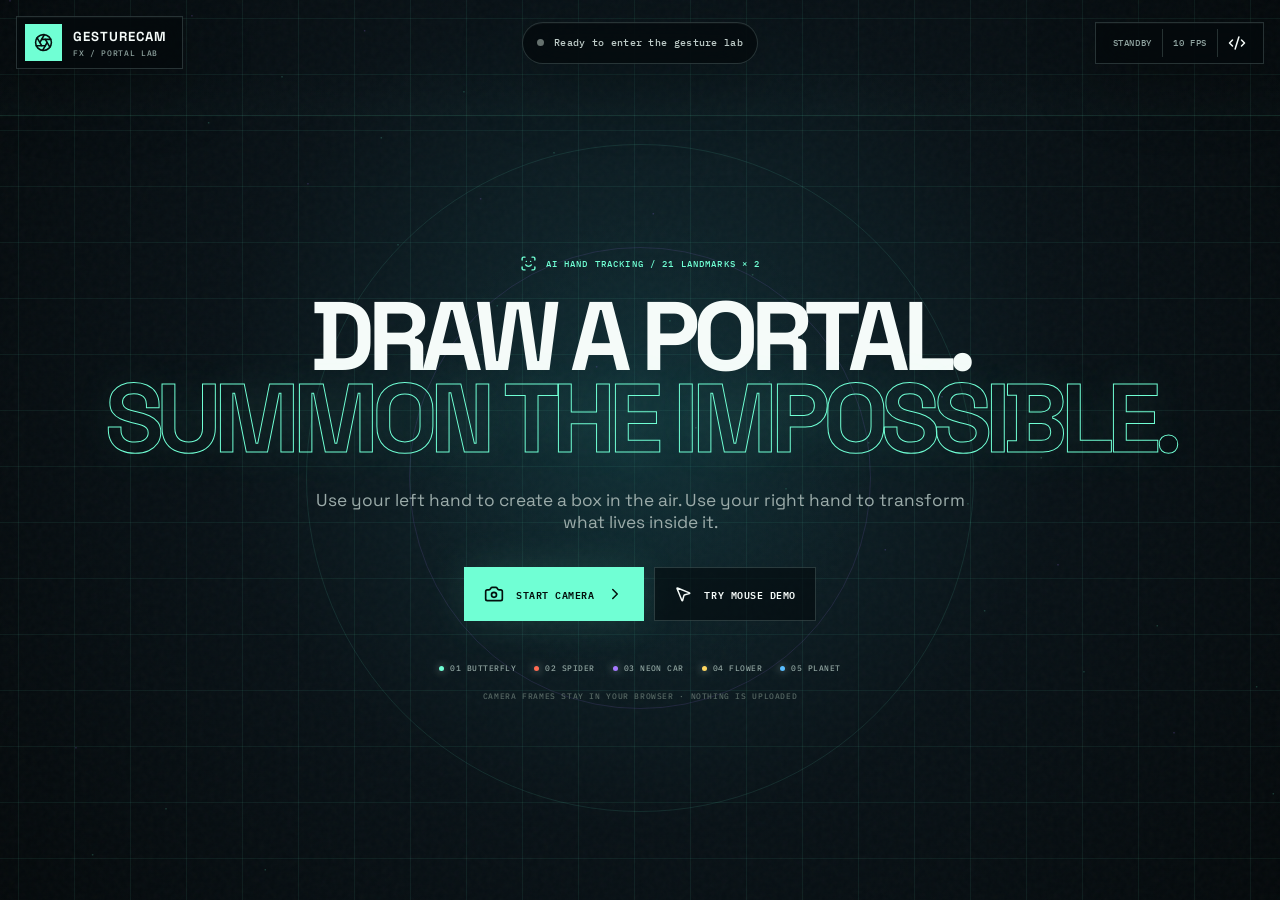
==== gesturecam-fx/index.html @ 661c117b "Publish GestureCam FX portal demo" ====
<!doctype html>
<html lang="en">
  <head>
    <meta charset="UTF-8" />
    <meta name="viewport" content="width=device-width, initial-scale=1.0" />
    <meta name="theme-color" content="#020506" />
    <meta
      name="description"
      content="GestureCam FX — draw an augmented-reality portal with your left hand and transform animated objects with your right hand."
    />
    <meta property="og:title" content="GestureCam FX — AI Portal Lab" />
    <meta property="og:description" content="Your hands are the interface. Draw a portal and summon animated objects with live AI hand tracking." />
    <meta property="og:type" content="website" />
    <meta property="og:url" content="https://shihabbk18.github.io/gesturecam-fx/" />
    <meta property="og:image" content="https://shihabbk18.github.io/gesturecam-fx/og.png" />
    <meta name="twitter:card" content="summary_large_image" />
    <meta name="twitter:title" content="GestureCam FX — AI Portal Lab" />
    <meta name="twitter:description" content="Draw a portal with your left hand. Transform it with your right." />
    <meta name="twitter:image" content="https://shihabbk18.github.io/gesturecam-fx/og.png" />
    <title>GestureCam FX — AI Portal Lab</title>
    <script type="module" crossorigin src="./assets/index-DYcW_1-t.js"></script>
    <link rel="stylesheet" crossorigin href="./assets/index-DOtZ-pkX.css">
  </head>
  <body>
    <div id="root"></div>
  </body>
</html>
---- gesturecam-fx/assets/index-DOtZ-pkX.css ----
@import "https://fonts.googleapis.com/css2?family=IBM+Plex+Mono:wght@400;500;600&family=Space+Grotesk:wght@400;500;600;700&display=swap";:root{--lightningcss-light: ;--lightningcss-dark:initial;color-scheme:dark;color:#f5fbf9;font-synthesis:none;--ink:#f5fbf9;--muted:#8fa39f;--line:#d6fff62b;--glass:#03090cbd;--mint:#70ffd4;--violet:#a679ff;--orange:#ff6b52;--mono:"IBM Plex Mono", ui-monospace, monospace;background:#020506;font-family:Space Grotesk,Inter,system-ui,-apple-system,BlinkMacSystemFont,Segoe UI,Roboto,Noto Sans,Ubuntu,Cantarell,Helvetica Neue,sans-serif}*{box-sizing:border-box}html,body,#root{width:100%;height:100%;margin:0;overflow:hidden}button,select{font:inherit}button,a{-webkit-tap-highlight-color:transparent}button:focus-visible{outline:2px solid var(--mint);outline-offset:3px}a:focus-visible{outline:2px solid var(--mint);outline-offset:3px}select:focus-visible{outline:2px solid var(--mint);outline-offset:3px}::selection{color:#020506;background:var(--mint)}.gestureLab{isolation:isolate;background:#020506;min-width:320px;position:fixed;top:0;bottom:0;left:0;right:0;overflow:hidden}.gestureLab:after{z-index:3;pointer-events:none;content:"";opacity:.035;background-image:url("data:image/svg+xml,%3Csvg viewBox='0 0 180 180' xmlns='http://www.w3.org/2000/svg'%3E%3Cfilter id='n'%3E%3CfeTurbulence type='fractalNoise' baseFrequency='.9' numOctaves='3' stitchTiles='stitch'/%3E%3C/filter%3E%3Crect width='100%25' height='100%25' filter='url(%23n)' opacity='.9'/%3E%3C/svg%3E");position:fixed;top:0;bottom:0;left:0;right:0}.hiddenVideo{opacity:0;pointer-events:none;width:1px;height:1px;position:fixed}.stageCanvas{z-index:1;cursor:crosshair;touch-action:none;width:100vw;height:100vh;display:block;position:fixed;top:0;bottom:0;left:0;right:0}.topBar{z-index:10;pointer-events:none;grid-template-columns:1fr minmax(280px,auto) 1fr;align-items:center;gap:18px;display:grid;position:fixed;top:16px;left:16px;right:16px}.brand,.systemStatus,.topMeta,.gestureGuide,.modelDock,.controlDock,.portalPrompt{border:1px solid var(--line);background:var(--glass);-webkit-backdrop-filter:blur(18px);backdrop-filter:blur(18px);box-shadow:0 18px 70px #00000047,inset 0 1px #ffffff08}.brand{pointer-events:auto;justify-self:start;align-items:center;gap:11px;min-height:52px;padding:7px 14px 7px 8px;text-decoration:none;display:inline-flex}.brandIcon{color:#06110f;background:var(--mint);place-items:center;width:37px;height:37px;display:grid}.brand>span:last-child{gap:2px;display:grid}.brand strong{color:var(--ink);letter-spacing:.08em;font-size:.82rem}.brand small{color:var(--muted);font:500 .53rem var(--mono);letter-spacing:.08em}.systemStatus{border-radius:99px;justify-self:center;align-items:center;gap:10px;max-width:min(520px,46vw);min-height:42px;padding:0 14px;display:flex}.systemStatus p{color:#bdcbc7;font:500 .61rem var(--mono);letter-spacing:.03em;text-overflow:ellipsis;white-space:nowrap;margin:0;overflow:hidden}.statusDot{background:#65716e;border-radius:50%;flex:none;width:7px;height:7px}.statusDot.live{background:var(--mint);box-shadow:0 0 13px var(--mint);animation:1.8s ease-in-out infinite statusPulse}.topMeta{pointer-events:auto;justify-self:end;align-items:center;gap:0;min-height:42px;padding:0 7px;display:flex}.topMeta span,.topMeta a{border-right:1px solid var(--line);min-height:28px;color:var(--muted);font:500 .55rem var(--mono);letter-spacing:.07em;place-items:center;padding:0 10px;text-decoration:none;display:grid}.topMeta a{color:var(--ink);border-right:0}.gestureGuide{z-index:8;grid-template-columns:auto 1fr;align-items:start;gap:12px;width:244px;padding:12px;display:grid;position:fixed}.leftGuide{bottom:100px;left:16px}.rightGuide{bottom:100px;right:16px}.handBadge{border:1px solid var(--line);width:42px;height:42px;color:var(--muted);background:#ffffff08;place-items:center;display:grid;position:relative}.handBadge span{color:#04100d;background:var(--mint);width:17px;height:17px;font:700 .54rem var(--mono);place-items:center;display:grid;position:absolute;bottom:-4px;right:-4px}.handBadge.right span{background:var(--violet)}.handBadge.tracked{border-color:var(--mint);color:var(--mint);box-shadow:inset 0 0 20px #70ffd414}.handBadge.right.tracked{border-color:var(--violet);color:var(--violet);box-shadow:inset 0 0 20px #a679ff1a}.gestureGuide div:last-child{gap:3px;display:grid}.gestureGuide small{color:var(--muted);font:500 .52rem var(--mono);letter-spacing:.09em}.gestureGuide strong{font:600 .67rem var(--mono);letter-spacing:.05em}.leftGuide strong{color:var(--mint)}.rightGuide strong{color:var(--violet)}.gestureGuide p{color:#94a5a1;margin:3px 0 0;font-size:.7rem;line-height:1.35}.controlDock{z-index:11;pointer-events:auto;align-items:center;gap:5px;padding:6px;display:flex;position:fixed;top:86px;right:16px}.controlDock button,.controlDock label{color:#c5d0cd;cursor:pointer;background:#ffffff09;border:1px solid #0000;place-items:center;min-width:36px;height:36px;display:grid}.controlDock button:hover,.controlDock button.active,.controlDock label:hover{border-color:var(--mint);color:var(--mint);background:#70ffd414}.controlDock label{width:auto;padding:0 8px;display:flex;position:relative}.controlDock select{opacity:0;width:0;max-width:0;color:var(--ink);background:#081012;border:0;padding:0;transition:width .2s,max-width .2s,opacity .2s}.controlDock label:hover select,.controlDock label:focus-within select{opacity:1;width:140px;max-width:140px;margin-left:7px}.modelDock{z-index:10;pointer-events:auto;grid-template-columns:1fr auto auto;align-items:center;gap:18px;width:min(680px,100vw - 560px);min-width:500px;padding:9px 10px 9px 14px;display:grid;position:fixed;bottom:16px;left:50%;transform:translate(-50%)}.dockLabel{gap:2px;min-width:145px;display:grid}.dockLabel span{color:var(--muted);font:500 .49rem var(--mono);letter-spacing:.1em}.dockLabel strong{text-overflow:ellipsis;white-space:nowrap;font-size:.76rem;overflow:hidden}.modelOptions{gap:5px;display:flex}.modelOptions button{border:1px solid var(--line);width:34px;height:34px;color:var(--muted);cursor:pointer;font:500 .52rem var(--mono);background:0 0;place-items:center;display:grid;position:relative;overflow:hidden}.modelOptions button i{background:var(--model-color);height:2px;transition:transform .18s;position:absolute;bottom:0;left:0;right:0;transform:scaleX(0)}.modelOptions button:hover,.modelOptions button.active{border-color:var(--model-color);color:var(--ink);box-shadow:inset 0 0 16px color-mix(in srgb, var(--model-color) 14%, transparent)}.modelOptions button.active i{transform:scaleX(1)}.nextModel{border:1px solid var(--mint);color:#03100d;background:var(--mint);cursor:pointer;min-height:38px;font:600 .57rem var(--mono);letter-spacing:.05em;align-items:center;gap:8px;padding:0 13px;display:inline-flex}.nextModel:hover{color:var(--ink);background:0 0}.portalPrompt{z-index:7;pointer-events:none;place-items:center;gap:5px;min-width:270px;padding:23px 30px;animation:2.6s ease-in-out infinite promptFloat;display:grid;position:fixed;top:50%;left:50%;transform:translate(-50%,-50%)}.portalPrompt span{border:1px solid var(--mint);width:26px;height:26px;color:var(--mint);font:.55rem var(--mono);border-radius:50%;place-items:center;margin-bottom:6px;display:grid}.portalPrompt p{color:var(--muted);font:500 .55rem var(--mono);letter-spacing:.11em;margin:0}.portalPrompt strong{color:var(--mint);font:600 .82rem var(--mono);letter-spacing:.06em}.launchScreen{z-index:6;text-align:center;background:radial-gradient(circle,#134b4d2e,#0000 30%);flex-direction:column;justify-content:center;align-items:center;padding:110px 24px 54px;display:flex;position:fixed;top:0;bottom:0;left:0;right:0;overflow:auto}.launchScreen:before,.launchScreen:after{z-index:-1;content:"";aspect-ratio:1;border:1px solid #70ffd41a;border-radius:50%;width:min(52vw,740px);animation:28s linear infinite orbit;position:absolute}.launchScreen:after{border-color:#a679ff21;width:min(36vw,520px);animation-duration:19s;animation-direction:reverse}.launchEyebrow{color:var(--mint);font:500 .59rem var(--mono);letter-spacing:.12em;align-items:center;gap:9px;margin-bottom:24px;display:inline-flex}.launchScreen h1{letter-spacing:-.075em;max-width:1100px;margin:0;font-size:clamp(3.5rem,7.6vw,9.4rem);line-height:.84}.launchScreen h1 em{color:#0000;-webkit-text-stroke:1px var(--mint);text-shadow:0 0 45px #70ffd417;font-style:normal}.launchScreen>p{color:#9cacaa;max-width:660px;margin:30px auto 0;font-size:clamp(.96rem,1.35vw,1.15rem)}.launchActions{flex-wrap:wrap;justify-content:center;gap:10px;margin-top:34px;display:flex}.launchActions button{cursor:pointer;min-height:54px;font:600 .65rem var(--mono);letter-spacing:.05em;align-items:center;gap:12px;padding:0 19px;display:inline-flex}.primaryAction{border:1px solid var(--mint);color:#03100d;background:var(--mint);box-shadow:0 0 42px #70ffd41f}.primaryAction:hover{color:var(--mint);background:0 0}.secondaryAction{border:1px solid var(--line);color:var(--ink);background:#03090c99}.secondaryAction:hover{border-color:var(--violet);color:#cebaff}.launchModels{color:var(--muted);font:500 .51rem var(--mono);letter-spacing:.06em;flex-wrap:wrap;justify-content:center;gap:18px;margin-top:42px;display:flex}.launchModels span{align-items:center;gap:6px;display:inline-flex}.launchModels i{border-radius:50%;width:5px;height:5px;box-shadow:0 0 8px}.privacyNote{color:#566763;font:500 .48rem var(--mono);letter-spacing:.08em;margin-top:18px}.guideModal{z-index:20;-webkit-backdrop-filter:blur(24px);backdrop-filter:blur(24px);background:#03090cf0;border:1px solid #70ffd459;width:min(760px,100vw - 32px);padding:clamp(24px,4vw,46px);position:fixed;top:50%;left:50%;transform:translate(-50%,-50%);box-shadow:0 32px 130px #000000a6,inset 0 1px #ffffff0f}.guideModal:before{pointer-events:none;content:"";border:1px solid #ffffff0d;position:absolute;top:7px;bottom:7px;left:7px;right:7px}.closeGuide{border:1px solid var(--line);width:36px;height:36px;color:var(--muted);cursor:pointer;background:0 0;place-items:center;display:grid;position:absolute;top:14px;right:14px}.closeGuide:hover{border-color:var(--orange);color:var(--orange)}.guideStep{color:var(--mint);font:600 .55rem var(--mono);letter-spacing:.11em}.guideModal h2{letter-spacing:-.06em;max-width:620px;margin:17px 0 31px;font-size:clamp(2.4rem,5.2vw,4.6rem);line-height:.92}.guideSteps{border-top:1px solid var(--line);border-left:1px solid var(--line);grid-template-columns:repeat(3,1fr);display:grid}.guideSteps article{border-right:1px solid var(--line);border-bottom:1px solid var(--line);align-content:start;gap:10px;min-height:190px;padding:20px;display:grid;position:relative}.guideSteps article>span{color:var(--muted);font:.52rem var(--mono)}.guideSteps article svg{color:var(--mint);margin-top:15px}.guideSteps article strong{font:600 .67rem var(--mono);letter-spacing:.04em}.guideSteps article p{color:var(--muted);margin:0;font-size:.76rem;line-height:1.45}.enterLab{border:1px solid var(--mint);color:#03100d;background:var(--mint);cursor:pointer;min-height:43px;font:600 .6rem var(--mono);align-items:center;gap:13px;margin-top:25px;padding:0 15px;display:inline-flex}@keyframes statusPulse{50%{opacity:.35;transform:scale(.7)}}@keyframes promptFloat{50%{transform:translate(-50%,calc(-50% - 9px))}}@keyframes orbit{to{transform:rotate(360deg)}}@media (max-width:1120px){.topBar{grid-template-columns:auto 1fr auto}.systemStatus{max-width:40vw}.gestureGuide{width:210px}.modelDock{width:min(570px,100vw - 460px);min-width:470px}}@media (max-width:860px){.topBar{top:9px;left:9px;right:9px}.systemStatus{grid-area:2/1/auto/-1;justify-self:stretch;width:100%;max-width:none}.topMeta span{display:none}.controlDock{top:112px;right:9px}.gestureGuide{width:190px;padding:9px;bottom:92px}.leftGuide{left:9px}.rightGuide{right:9px}.gestureGuide p{display:none}.modelDock{width:min(560px,100vw - 18px);min-width:0}.launchScreen h1{font-size:clamp(3.4rem,12vw,6.5rem)}}@media (max-width:620px){.brand{min-height:45px}.brandIcon{width:31px;height:31px}.brand small{display:none}.topMeta{min-height:39px}.systemStatus{min-height:36px}.controlDock{justify-content:flex-end;left:9px;right:9px;overflow-x:auto}.gestureGuide{width:calc(50% - 14px);bottom:88px}.gestureGuide div:last-child{min-width:0}.gestureGuide strong{text-overflow:ellipsis;white-space:nowrap;font-size:.55rem;overflow:hidden}.handBadge{width:34px;height:34px}.modelDock{grid-template-columns:1fr auto;gap:8px;padding:7px;bottom:8px}.dockLabel{display:none}.modelOptions{gap:3px}.modelOptions button{width:30px;height:32px}.nextModel{min-height:34px;padding:0 9px}.portalPrompt{min-width:235px;padding:18px}.launchScreen{justify-content:flex-start;padding-top:150px}.launchScreen h1{font-size:clamp(3rem,16vw,5rem)}.launchScreen>p{font-size:.9rem}.launchActions{flex-direction:column;align-items:stretch;width:min(340px,100%)}.launchActions button{justify-content:center}.launchModels{display:none}.guideModal{max-height:calc(100vh - 22px);padding:23px;overflow-y:auto}.guideModal h2{margin-bottom:22px;font-size:2.45rem}.guideSteps{grid-template-columns:1fr}.guideSteps article{grid-template-columns:24px 28px 1fr;align-items:center;gap:10px;min-height:auto;padding:15px}.guideSteps article svg{margin-top:0}.guideSteps article p{grid-column:3}}@media (prefers-reduced-motion:reduce){*,:before,:after{transition-duration:.01ms!important;animation-duration:.01ms!important;animation-iteration-count:1!important}}
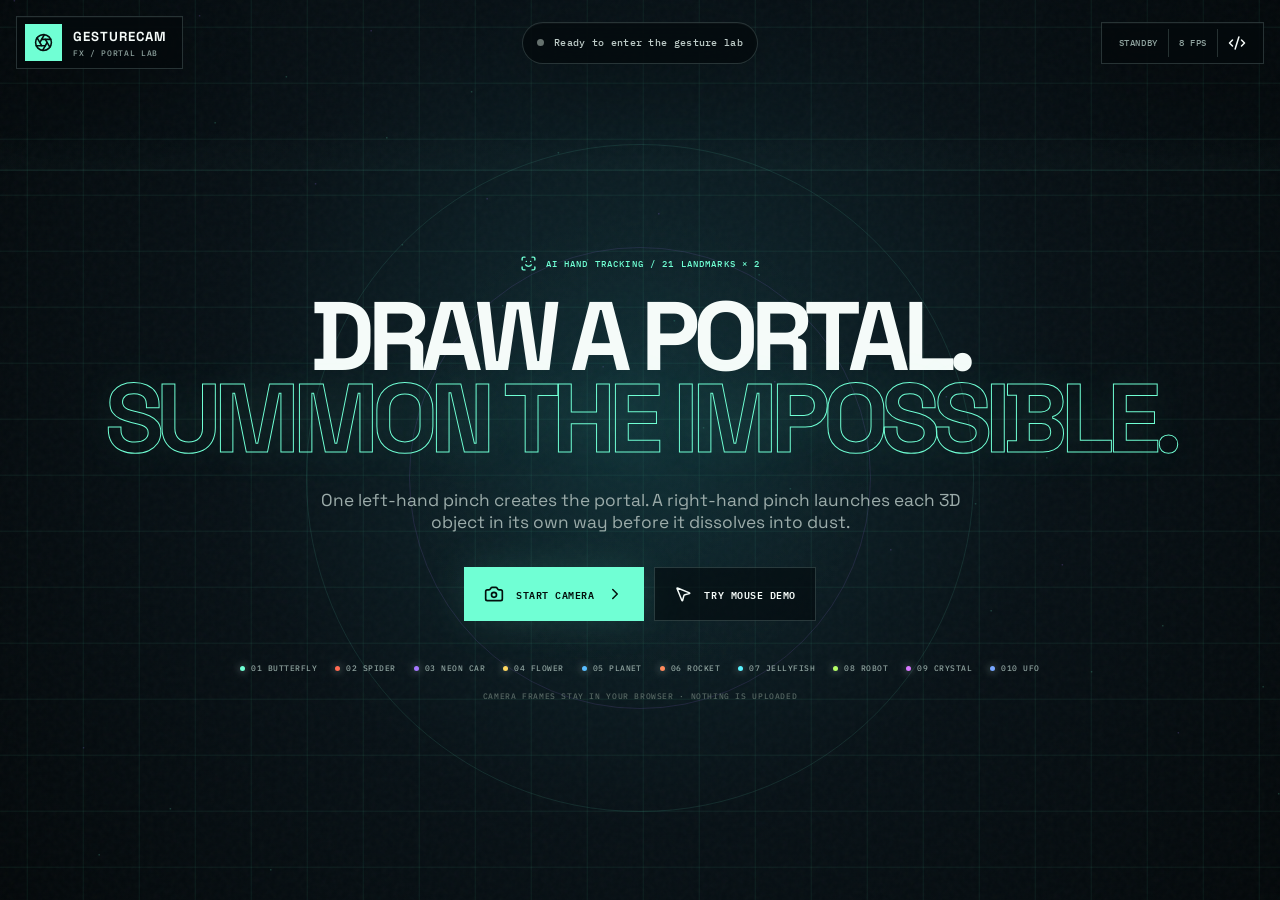
==== commit 704dfec7: "Publish cinematic 3D GestureCam upgrade" ====
--- a/gesturecam-fx/index.html
+++ b/gesturecam-fx/index.html
@@ -6,20 +6,20 @@
     <meta name="theme-color" content="#020506" />
     <meta
       name="description"
-      content="GestureCam FX — draw an augmented-reality portal with your left hand and transform animated objects with your right hand."
+      content="GestureCam FX — create a smart AR portal with one pinch and launch ten interactive 3D models through cinematic particle transitions."
     />
     <meta property="og:title" content="GestureCam FX — AI Portal Lab" />
-    <meta property="og:description" content="Your hands are the interface. Draw a portal and summon animated objects with live AI hand tracking." />
+    <meta property="og:description" content="Your hands are the interface. Launch ten 3D objects with custom motion and cinematic dust transitions." />
     <meta property="og:type" content="website" />
     <meta property="og:url" content="https://shihabbk18.github.io/gesturecam-fx/" />
     <meta property="og:image" content="https://shihabbk18.github.io/gesturecam-fx/og.png" />
     <meta name="twitter:card" content="summary_large_image" />
     <meta name="twitter:title" content="GestureCam FX — AI Portal Lab" />
-    <meta name="twitter:description" content="Draw a portal with your left hand. Transform it with your right." />
+    <meta name="twitter:description" content="One left pinch creates the portal. One right pinch launches and dust-transforms each 3D model." />
     <meta name="twitter:image" content="https://shihabbk18.github.io/gesturecam-fx/og.png" />
     <title>GestureCam FX — AI Portal Lab</title>
-    <script type="module" crossorigin src="./assets/index-DYcW_1-t.js"></script>
-    <link rel="stylesheet" crossorigin href="./assets/index-DOtZ-pkX.css">
+    <script type="module" crossorigin src="./assets/index-BGCd5pQv.js"></script>
+    <link rel="stylesheet" crossorigin href="./assets/index-Dxa5Pi5g.css">
   </head>
   <body>
     <div id="root"></div>
--- a/gesturecam-fx/assets/index-Dxa5Pi5g.css
+++ b/gesturecam-fx/assets/index-Dxa5Pi5g.css
@@ -0,0 +1 @@
+@import "https://fonts.googleapis.com/css2?family=IBM+Plex+Mono:wght@400;500;600&family=Space+Grotesk:wght@400;500;600;700&display=swap";:root{--lightningcss-light: ;--lightningcss-dark:initial;color-scheme:dark;color:#f5fbf9;font-synthesis:none;--ink:#f5fbf9;--muted:#8fa39f;--line:#d6fff62b;--glass:#03090cbd;--mint:#70ffd4;--violet:#a679ff;--orange:#ff6b52;--mono:"IBM Plex Mono", ui-monospace, monospace;background:#020506;font-family:Space Grotesk,Inter,system-ui,-apple-system,BlinkMacSystemFont,Segoe UI,Roboto,Noto Sans,Ubuntu,Cantarell,Helvetica Neue,sans-serif}*{box-sizing:border-box}html,body,#root{width:100%;height:100%;margin:0;overflow:hidden}button,select{font:inherit}button,a{-webkit-tap-highlight-color:transparent}button:focus-visible{outline:2px solid var(--mint);outline-offset:3px}a:focus-visible{outline:2px solid var(--mint);outline-offset:3px}select:focus-visible{outline:2px solid var(--mint);outline-offset:3px}::selection{color:#020506;background:var(--mint)}.gestureLab{isolation:isolate;background:#020506;min-width:320px;position:fixed;top:0;bottom:0;left:0;right:0;overflow:hidden}.gestureLab:after{z-index:3;pointer-events:none;content:"";opacity:.035;background-image:url("data:image/svg+xml,%3Csvg viewBox='0 0 180 180' xmlns='http://www.w3.org/2000/svg'%3E%3Cfilter id='n'%3E%3CfeTurbulence type='fractalNoise' baseFrequency='.9' numOctaves='3' stitchTiles='stitch'/%3E%3C/filter%3E%3Crect width='100%25' height='100%25' filter='url(%23n)' opacity='.9'/%3E%3C/svg%3E");position:fixed;top:0;bottom:0;left:0;right:0}.hiddenVideo{opacity:0;pointer-events:none;width:1px;height:1px;position:fixed}.stageCanvas{z-index:1;cursor:crosshair;touch-action:none;width:100vw;height:100vh;display:block;position:fixed;top:0;bottom:0;left:0;right:0}.threeCanvas{z-index:2;pointer-events:none;width:100vw;height:100vh;display:block;position:fixed;top:0;bottom:0;left:0;right:0}.topBar{z-index:10;pointer-events:none;grid-template-columns:1fr minmax(280px,auto) 1fr;align-items:center;gap:18px;display:grid;position:fixed;top:16px;left:16px;right:16px}.brand,.systemStatus,.topMeta,.gestureGuide,.modelDock,.controlDock,.portalPrompt{border:1px solid var(--line);background:var(--glass);-webkit-backdrop-filter:blur(18px);backdrop-filter:blur(18px);box-shadow:0 18px 70px #00000047,inset 0 1px #ffffff08}.brand{pointer-events:auto;justify-self:start;align-items:center;gap:11px;min-height:52px;padding:7px 14px 7px 8px;text-decoration:none;display:inline-flex}.brandIcon{color:#06110f;background:var(--mint);place-items:center;width:37px;height:37px;display:grid}.brand>span:last-child{gap:2px;display:grid}.brand strong{color:var(--ink);letter-spacing:.08em;font-size:.82rem}.brand small{color:var(--muted);font:500 .53rem var(--mono);letter-spacing:.08em}.systemStatus{border-radius:99px;justify-self:center;align-items:center;gap:10px;max-width:min(520px,46vw);min-height:42px;padding:0 14px;display:flex}.systemStatus p{color:#bdcbc7;font:500 .61rem var(--mono);letter-spacing:.03em;text-overflow:ellipsis;white-space:nowrap;margin:0;overflow:hidden}.statusDot{background:#65716e;border-radius:50%;flex:none;width:7px;height:7px}.statusDot.live{background:var(--mint);box-shadow:0 0 13px var(--mint);animation:1.8s ease-in-out infinite statusPulse}.topMeta{pointer-events:auto;justify-self:end;align-items:center;gap:0;min-height:42px;padding:0 7px;display:flex}.topMeta span,.topMeta a{border-right:1px solid var(--line);min-height:28px;color:var(--muted);font:500 .55rem var(--mono);letter-spacing:.07em;place-items:center;padding:0 10px;text-decoration:none;display:grid}.topMeta a{color:var(--ink);border-right:0}.gestureGuide{z-index:8;grid-template-columns:auto 1fr;align-items:start;gap:12px;width:244px;padding:12px;display:grid;position:fixed}.leftGuide{bottom:100px;left:16px}.rightGuide{bottom:100px;right:16px}.handBadge{border:1px solid var(--line);width:42px;height:42px;color:var(--muted);background:#ffffff08;place-items:center;display:grid;position:relative}.handBadge span{color:#04100d;background:var(--mint);width:17px;height:17px;font:700 .54rem var(--mono);place-items:center;display:grid;position:absolute;bottom:-4px;right:-4px}.handBadge.right span{background:var(--violet)}.handBadge.tracked{border-color:var(--mint);color:var(--mint);box-shadow:inset 0 0 20px #70ffd414}.handBadge.right.tracked{border-color:var(--violet);color:var(--violet);box-shadow:inset 0 0 20px #a679ff1a}.gestureGuide div:last-child{gap:3px;display:grid}.gestureGuide small{color:var(--muted);font:500 .52rem var(--mono);letter-spacing:.09em}.gestureGuide strong{font:600 .67rem var(--mono);letter-spacing:.05em}.leftGuide strong{color:var(--mint)}.rightGuide strong{color:var(--violet)}.gestureGuide p{color:#94a5a1;margin:3px 0 0;font-size:.7rem;line-height:1.35}.controlDock{z-index:11;pointer-events:auto;align-items:center;gap:5px;padding:6px;display:flex;position:fixed;top:86px;right:16px}.controlDock button,.controlDock label{color:#c5d0cd;cursor:pointer;background:#ffffff09;border:1px solid #0000;place-items:center;min-width:36px;height:36px;display:grid}.controlDock button:hover,.controlDock button.active,.controlDock label:hover{border-color:var(--mint);color:var(--mint);background:#70ffd414}.controlDock label{width:auto;padding:0 8px;display:flex;position:relative}.controlDock select{opacity:0;width:0;max-width:0;color:var(--ink);background:#081012;border:0;padding:0;transition:width .2s,max-width .2s,opacity .2s}.controlDock label:hover select,.controlDock label:focus-within select{opacity:1;width:140px;max-width:140px;margin-left:7px}.modelDock{z-index:10;pointer-events:auto;grid-template-columns:1fr auto auto;align-items:center;gap:18px;width:min(680px,100vw - 560px);min-width:500px;padding:9px 10px 9px 14px;display:grid;position:fixed;bottom:16px;left:50%;transform:translate(-50%)}.dockLabel{gap:2px;min-width:145px;display:grid}.dockLabel span{color:var(--muted);font:500 .49rem var(--mono);letter-spacing:.1em}.dockLabel strong{text-overflow:ellipsis;white-space:nowrap;font-size:.76rem;overflow:hidden}.modelOptions{scrollbar-width:none;gap:5px;max-width:min(390px,42vw);display:flex;overflow-x:auto}.modelOptions::-webkit-scrollbar{display:none}.modelOptions button{border:1px solid var(--line);width:34px;height:34px;color:var(--muted);cursor:pointer;font:500 .52rem var(--mono);background:0 0;place-items:center;display:grid;position:relative;overflow:hidden}.modelOptions button i{background:var(--model-color);height:2px;transition:transform .18s;position:absolute;bottom:0;left:0;right:0;transform:scaleX(0)}.modelOptions button:hover,.modelOptions button.active{border-color:var(--model-color);color:var(--ink);box-shadow:inset 0 0 16px color-mix(in srgb, var(--model-color) 14%, transparent)}.modelOptions button.active i{transform:scaleX(1)}.nextModel{border:1px solid var(--mint);color:#03100d;background:var(--mint);cursor:pointer;min-height:38px;font:600 .57rem var(--mono);letter-spacing:.05em;align-items:center;gap:8px;padding:0 13px;display:inline-flex}.nextModel:hover{color:var(--ink);background:0 0}.portalPrompt{z-index:7;pointer-events:none;place-items:center;gap:5px;min-width:270px;padding:23px 30px;animation:2.6s ease-in-out infinite promptFloat;display:grid;position:fixed;top:50%;left:50%;transform:translate(-50%,-50%)}.portalPrompt span{border:1px solid var(--mint);width:26px;height:26px;color:var(--mint);font:.55rem var(--mono);border-radius:50%;place-items:center;margin-bottom:6px;display:grid}.portalPrompt p{color:var(--muted);font:500 .55rem var(--mono);letter-spacing:.11em;margin:0}.portalPrompt strong{color:var(--mint);font:600 .82rem var(--mono);letter-spacing:.06em}.launchScreen{z-index:6;text-align:center;background:radial-gradient(circle,#134b4d2e,#0000 30%);flex-direction:column;justify-content:center;align-items:center;padding:110px 24px 54px;display:flex;position:fixed;top:0;bottom:0;left:0;right:0;overflow:auto}.launchScreen:before,.launchScreen:after{z-index:-1;content:"";aspect-ratio:1;border:1px solid #70ffd41a;border-radius:50%;width:min(52vw,740px);animation:28s linear infinite orbit;position:absolute}.launchScreen:after{border-color:#a679ff21;width:min(36vw,520px);animation-duration:19s;animation-direction:reverse}.launchEyebrow{color:var(--mint);font:500 .59rem var(--mono);letter-spacing:.12em;align-items:center;gap:9px;margin-bottom:24px;display:inline-flex}.launchScreen h1{letter-spacing:-.075em;max-width:1100px;margin:0;font-size:clamp(3.5rem,7.6vw,9.4rem);line-height:.84}.launchScreen h1 em{color:#0000;-webkit-text-stroke:1px var(--mint);text-shadow:0 0 45px #70ffd417;font-style:normal}.launchScreen>p{color:#9cacaa;max-width:660px;margin:30px auto 0;font-size:clamp(.96rem,1.35vw,1.15rem)}.launchActions{flex-wrap:wrap;justify-content:center;gap:10px;margin-top:34px;display:flex}.launchActions button{cursor:pointer;min-height:54px;font:600 .65rem var(--mono);letter-spacing:.05em;align-items:center;gap:12px;padding:0 19px;display:inline-flex}.primaryAction{border:1px solid var(--mint);color:#03100d;background:var(--mint);box-shadow:0 0 42px #70ffd41f}.primaryAction:hover{color:var(--mint);background:0 0}.secondaryAction{border:1px solid var(--line);color:var(--ink);background:#03090c99}.secondaryAction:hover{border-color:var(--violet);color:#cebaff}.launchModels{color:var(--muted);font:500 .51rem var(--mono);letter-spacing:.06em;flex-wrap:wrap;justify-content:center;gap:18px;margin-top:42px;display:flex}.launchModels span{align-items:center;gap:6px;display:inline-flex}.launchModels i{border-radius:50%;width:5px;height:5px;box-shadow:0 0 8px}.privacyNote{color:#566763;font:500 .48rem var(--mono);letter-spacing:.08em;margin-top:18px}.guideModal{z-index:20;-webkit-backdrop-filter:blur(24px);backdrop-filter:blur(24px);background:#03090cf0;border:1px solid #70ffd459;width:min(760px,100vw - 32px);padding:clamp(24px,4vw,46px);position:fixed;top:50%;left:50%;transform:translate(-50%,-50%);box-shadow:0 32px 130px #000000a6,inset 0 1px #ffffff0f}.guideModal:before{pointer-events:none;content:"";border:1px solid #ffffff0d;position:absolute;top:7px;bottom:7px;left:7px;right:7px}.closeGuide{border:1px solid var(--line);width:36px;height:36px;color:var(--muted);cursor:pointer;background:0 0;place-items:center;display:grid;position:absolute;top:14px;right:14px}.closeGuide:hover{border-color:var(--orange);color:var(--orange)}.guideStep{color:var(--mint);font:600 .55rem var(--mono);letter-spacing:.11em}.guideModal h2{letter-spacing:-.06em;max-width:620px;margin:17px 0 31px;font-size:clamp(2.4rem,5.2vw,4.6rem);line-height:.92}.guideSteps{border-top:1px solid var(--line);border-left:1px solid var(--line);grid-template-columns:repeat(3,1fr);display:grid}.guideSteps article{border-right:1px solid var(--line);border-bottom:1px solid var(--line);align-content:start;gap:10px;min-height:190px;padding:20px;display:grid;position:relative}.guideSteps article>span{color:var(--muted);font:.52rem var(--mono)}.guideSteps article svg{color:var(--mint);margin-top:15px}.guideSteps article strong{font:600 .67rem var(--mono);letter-spacing:.04em}.guideSteps article p{color:var(--muted);margin:0;font-size:.76rem;line-height:1.45}.enterLab{border:1px solid var(--mint);color:#03100d;background:var(--mint);cursor:pointer;min-height:43px;font:600 .6rem var(--mono);align-items:center;gap:13px;margin-top:25px;padding:0 15px;display:inline-flex}@keyframes statusPulse{50%{opacity:.35;transform:scale(.7)}}@keyframes promptFloat{50%{transform:translate(-50%,calc(-50% - 9px))}}@keyframes orbit{to{transform:rotate(360deg)}}@media (max-width:1120px){.topBar{grid-template-columns:auto 1fr auto}.systemStatus{max-width:40vw}.gestureGuide{width:210px}.modelDock{width:min(570px,100vw - 460px);min-width:470px}}@media (max-width:860px){.topBar{top:9px;left:9px;right:9px}.systemStatus{grid-area:2/1/auto/-1;justify-self:stretch;width:100%;max-width:none}.topMeta span{display:none}.controlDock{top:112px;right:9px}.gestureGuide{width:190px;padding:9px;bottom:92px}.leftGuide{left:9px}.rightGuide{right:9px}.gestureGuide p{display:none}.modelDock{width:min(560px,100vw - 18px);min-width:0}.launchScreen h1{font-size:clamp(3.4rem,12vw,6.5rem)}}@media (max-width:620px){.brand{min-height:45px}.brandIcon{width:31px;height:31px}.brand small{display:none}.topMeta{min-height:39px}.systemStatus{min-height:36px}.controlDock{justify-content:flex-end;left:9px;right:9px;overflow-x:auto}.gestureGuide{width:calc(50% - 14px);bottom:88px}.gestureGuide div:last-child{min-width:0}.gestureGuide strong{text-overflow:ellipsis;white-space:nowrap;font-size:.55rem;overflow:hidden}.handBadge{width:34px;height:34px}.modelDock{grid-template-columns:1fr auto;gap:8px;padding:7px;bottom:8px}.dockLabel{display:none}.modelOptions{gap:3px}.modelOptions button{width:30px;height:32px}.nextModel{min-height:34px;padding:0 9px}.portalPrompt{min-width:235px;padding:18px}.launchScreen{justify-content:flex-start;padding-top:150px}.launchScreen h1{font-size:clamp(3rem,16vw,5rem)}.launchScreen>p{font-size:.9rem}.launchActions{flex-direction:column;align-items:stretch;width:min(340px,100%)}.launchActions button{justify-content:center}.launchModels{display:none}.guideModal{max-height:calc(100vh - 22px);padding:23px;overflow-y:auto}.guideModal h2{margin-bottom:22px;font-size:2.45rem}.guideSteps{grid-template-columns:1fr}.guideSteps article{grid-template-columns:24px 28px 1fr;align-items:center;gap:10px;min-height:auto;padding:15px}.guideSteps article svg{margin-top:0}.guideSteps article p{grid-column:3}}@media (prefers-reduced-motion:reduce){*,:before,:after{transition-duration:.01ms!important;animation-duration:.01ms!important;animation-iteration-count:1!important}}
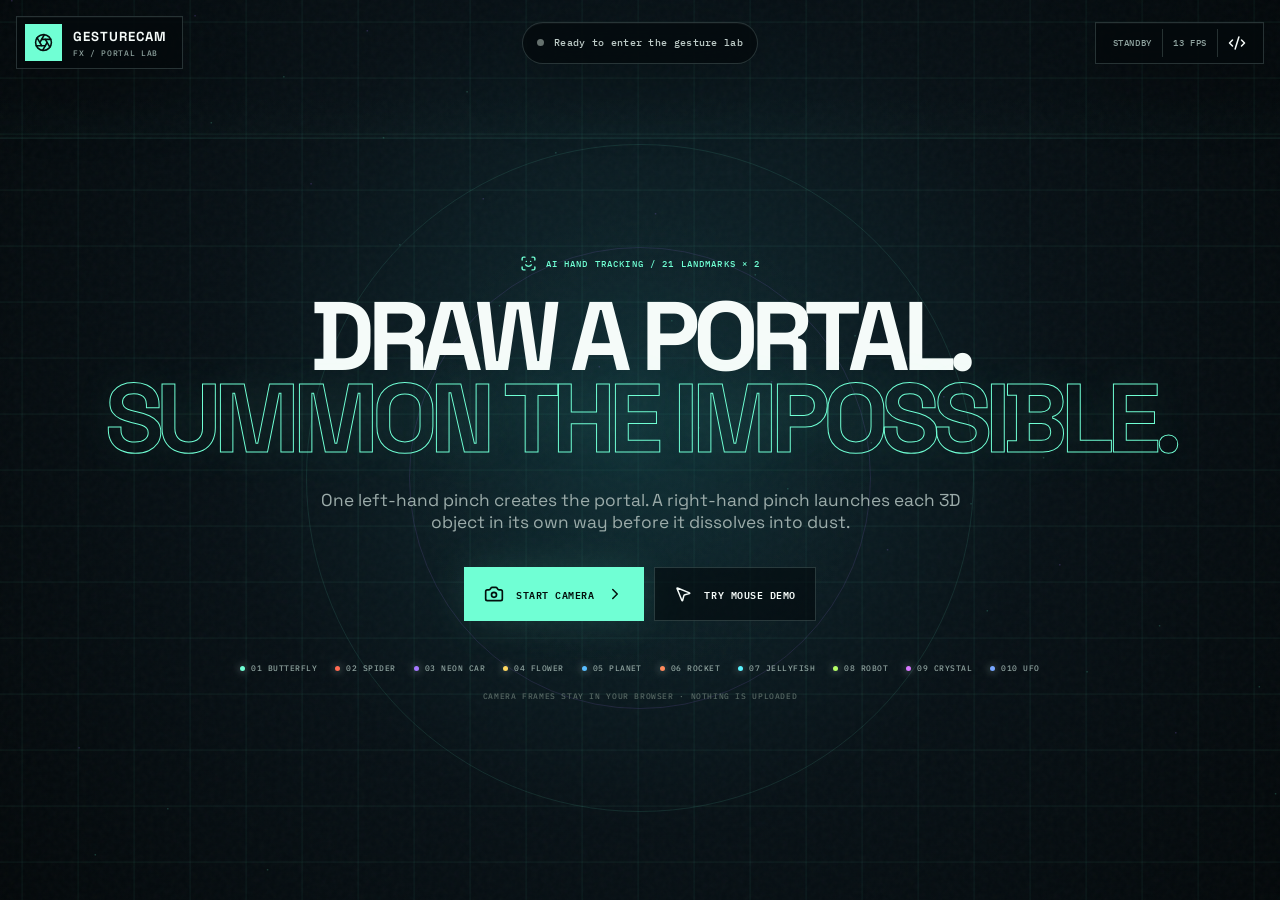
==== commit 78b514a3: "Fix GestureCam Pages links" ====
--- a/gesturecam-fx/index.html
+++ b/gesturecam-fx/index.html
@@ -11,12 +11,12 @@
     <meta property="og:title" content="GestureCam FX — AI Portal Lab" />
     <meta property="og:description" content="Your hands are the interface. Launch ten 3D objects with custom motion and cinematic dust transitions." />
     <meta property="og:type" content="website" />
-    <meta property="og:url" content="https://shihabbk18.github.io/gesturecam-fx/" />
-    <meta property="og:image" content="https://shihabbk18.github.io/gesturecam-fx/og.png" />
+    <meta property="og:url" content="https://shihabbk18.github.io/PORTFOLIO-/gesturecam-fx/" />
+    <meta property="og:image" content="https://shihabbk18.github.io/PORTFOLIO-/gesturecam-fx/og.png" />
     <meta name="twitter:card" content="summary_large_image" />
     <meta name="twitter:title" content="GestureCam FX — AI Portal Lab" />
     <meta name="twitter:description" content="One left pinch creates the portal. One right pinch launches and dust-transforms each 3D model." />
-    <meta name="twitter:image" content="https://shihabbk18.github.io/gesturecam-fx/og.png" />
+    <meta name="twitter:image" content="https://shihabbk18.github.io/PORTFOLIO-/gesturecam-fx/og.png" />
     <title>GestureCam FX — AI Portal Lab</title>
     <script type="module" crossorigin src="./assets/index-BGCd5pQv.js"></script>
     <link rel="stylesheet" crossorigin href="./assets/index-Dxa5Pi5g.css">
